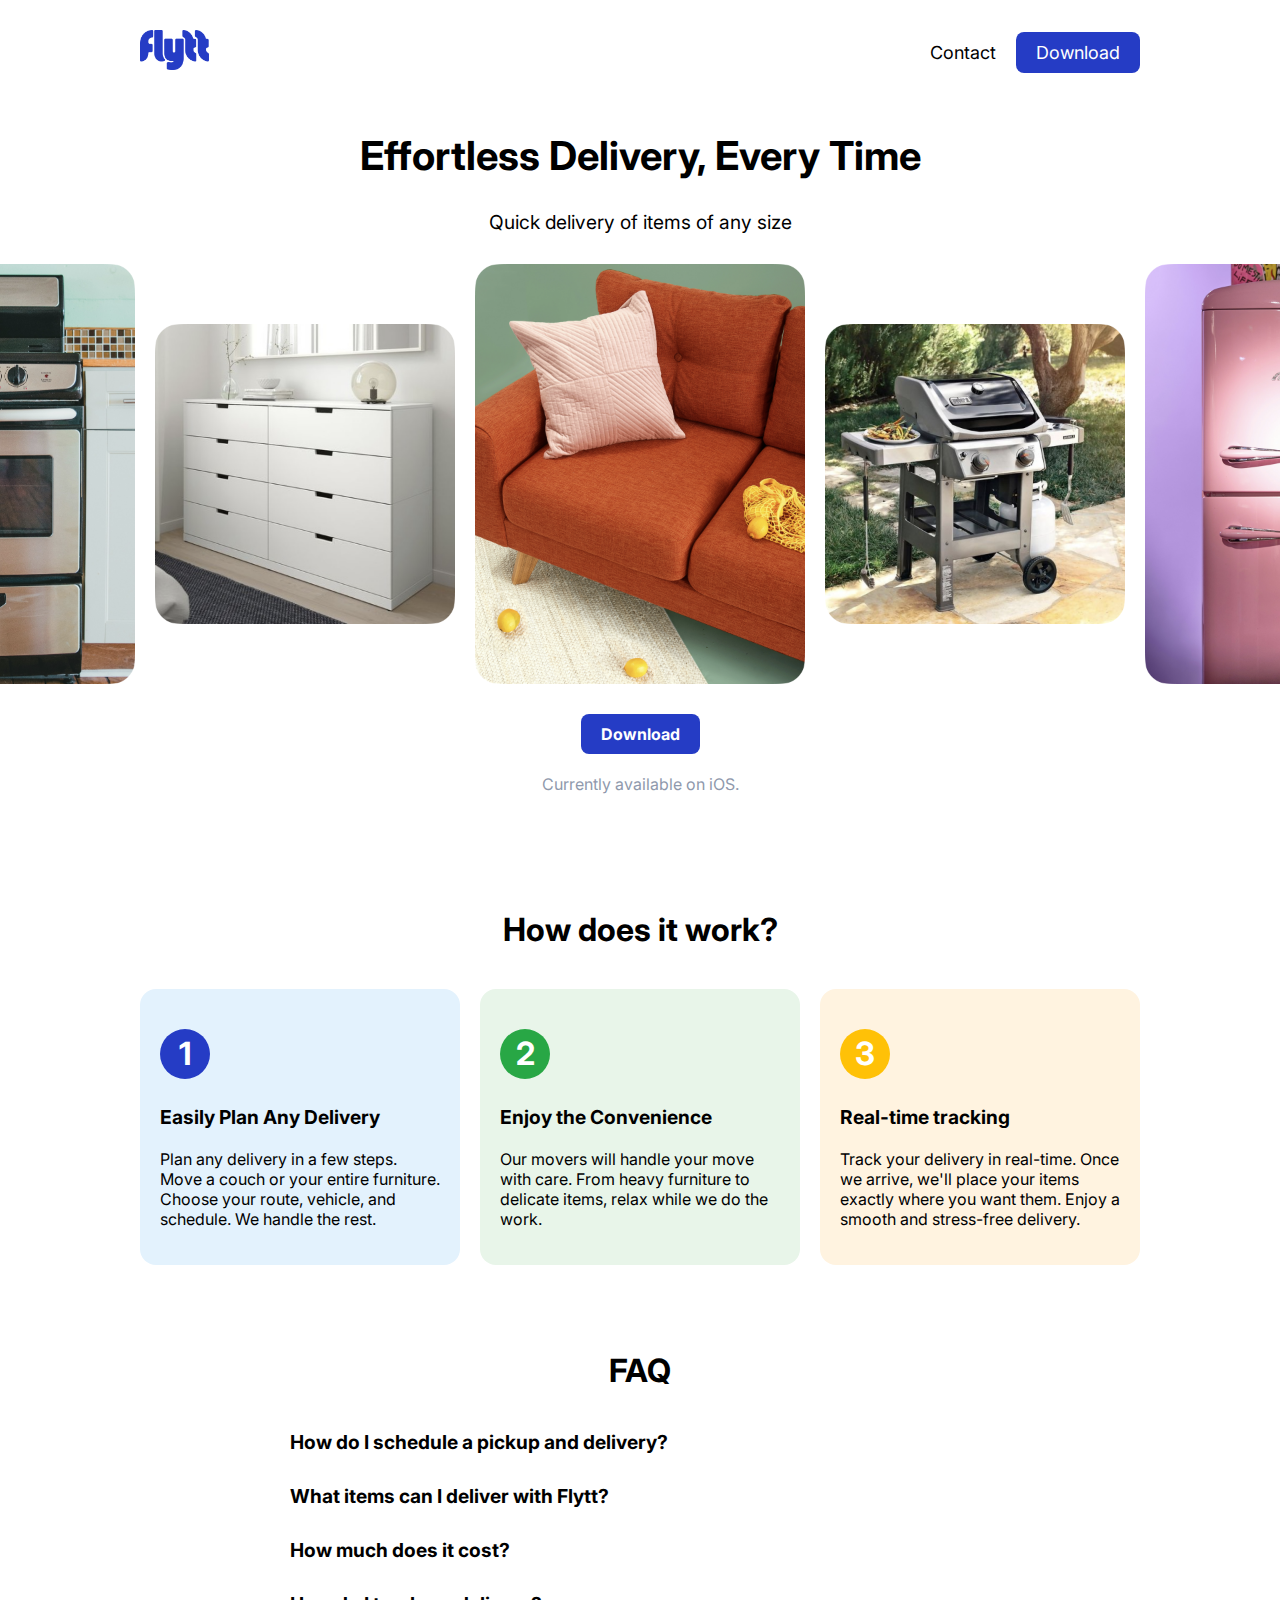
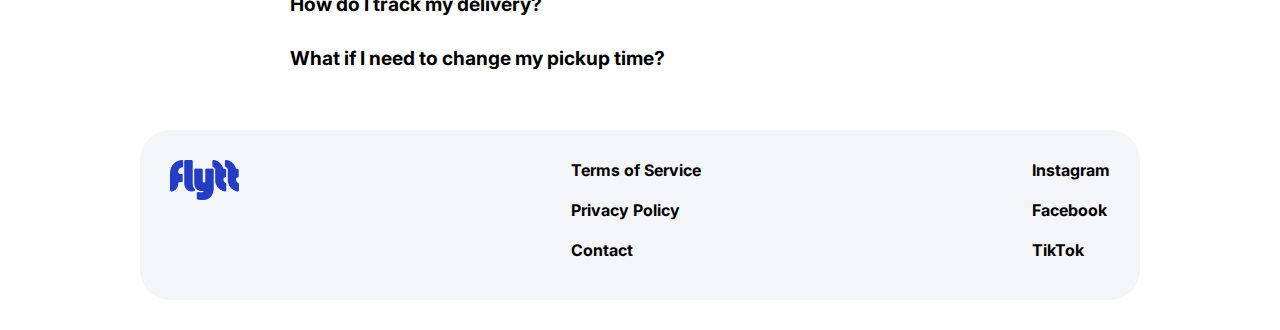
==== index.html @ 2773354f "Update" ====
<!DOCTYPE html>
<html lang="en">
<head>
    <meta charset="UTF-8">
    <meta name="viewport" content="width=device-width, initial-scale=1.0">
    <link href="https://fonts.googleapis.com/css2?family=Inter:wght@400;500;600;700&display=swap" rel="stylesheet">
    <title>Flytt - Effortless Delivery</title>
    <link rel="stylesheet" href="styles.css">
</head>
<body>
    <div class="container">
        <nav>
            <div class="logo">
                <a href="#"><img src="resources/logo.png" alt="Flytt logo"></a>
            </div>
            <div class="nav-links">
                <ul>
                    <li><a href="#" class="nav-link">Contact</a></li>
                    <li><a href="#" class="nav-link btn">Download</a></li>
                </ul>
            </div>        
        </nav>
    </div>
    <main>
        <section class="hero">
            <div class="container">
                <h1>Effortless Delivery, Every Time</h1>
                <p>Quick delivery of items of any size</p>
                <div class="image-gallery">
                    <img src="resources/gallery-image-1.png" alt="Item 1" class="gallery-image-1">
                    <img src="resources/gallery-image-2.png" alt="Item 2" class="gallery-image-2">
                    <img src="resources/gallery-image-3.png" alt="Item 3" class="gallery-image-3">
                    <img src="resources/gallery-image-4.png" alt="Item 4" class="gallery-image-4">
                    <img src="resources/gallery-image-5.png" alt="Item 5" class="gallery-image-5">
                </div>
                <a href="#" class="btn">Download</a>
                <p class="small-text">Currently available on iOS.</p>
            </div>
        </section>

        <section class="how-it-works">
            <div class="container">
                <h2>How does it work?</h2>
                <div class="steps">
                    <div class="step">
                        <h3>1</h3>
                        <h4>Easily Plan Any Delivery</h4>
                        <p>Plan any delivery in a few steps. Move a couch or your entire furniture. Choose your route, vehicle, and schedule. We handle the rest.</p>
                    </div>
                    <div class="step">
                        <h3>2</h3>
                        <h4>Enjoy the Convenience</h4>
                        <p>Our movers will handle your move with care. From heavy furniture to delicate items, relax while we do the work.</p>
                    </div>
                    <div class="step">
                        <h3>3</h3>
                        <h4>Real-time tracking</h4>
                        <p>Track your delivery in real-time. Once we arrive, we'll place your items exactly where you want them. Enjoy a smooth and stress-free delivery.</p>
                    </div>
                </div>
            </div>
        </section>

        <section class="faq">
            <div class="container">
                <h2>FAQ</h2>
                <div class="faq-item">
                    <h3>How do I schedule a pickup and delivery?</h3>
                    <div class="faq-content">
                        <p>Download the Flytt app, set your delivery and pickup addresses, and choose a pickup time frame that suits you.</p>
                    </div>
                </div>
                <div class="faq-item">
                    <h3>What items can I deliver with Flytt?</h3>
                    <div class="faq-content">
                        <p>You can deliver any items medium to big as long as it fits our vehicles size. Length: 3.55m, width: 1.80m, height: 1.82m.</p>
                    </div>
                </div>
                <div class="faq-item">
                    <h3>How much does it cost?</h3>
                    <div class="faq-content">
                        <p>You will receive an estimate before scheduling your move. Our pricing is based on distance and time: 22 NOK per minute on weekdays until 17:00, and 30 NOK per minute after 17:00 and on weekends.</p>
                    </div>
                </div>
                <div class="faq-item">
                    <h3>How do I track my delivery?</h3>
                    <div class="faq-content">
                        <p>Once you've scheduled your pickup we will notify you when we're on our way to the pickup address, you will be able to track the location real-time on the app.</p>
                    </div>
                </div>
                <div class="faq-item">
                    <h3>What if I need to change my pickup time?</h3>
                    <div class="faq-content">
                        <p>Open the Flytt app, press the Profile button, press the Options button on your booking and select Change time.</p>
                    </div>
                </div>
            </div>
        </section>
    </main>

    <div class="container">
        <footer>
            <div class="footer-logo">
                <img src="resources/logo.png" alt="Flytt logo">
            </div>
            <div class="footer-links">
                <a href="#">Terms of Service</a>
                <a href="#">Privacy Policy</a>
                <a href="#">Contact</a>
            </div>
            <div class="footer-social">
                <a href="#">Instagram</a>
                <a href="#">Facebook</a>
                <a href="#">TikTok</a>
            </div>
        </footer>
    </div>    
    <script src="script.js"></script>
</body>
</html>
---- styles.css ----
/* CSS Variables */
:root {
    --action-text-color: #253CC5;
    --action-text-color-dark: #16257F;
    --secondary-color: #28A745;
    --accent-color: #FFC107;
    --primary-text-color: #000;
    --secondary-text-color: #8F99AC;
    --background-color: #fff;
    --footer-bg: #F4F5F9;
    --font-family: 'Inter', -apple-system, "system-ui", "Segoe UI", Helvetica, "Apple Color Emoji", Arial, sans-serif, "Segoe UI Emoji", "Segoe UI Symbol";
    --max-container-width: 1000px;
    --padding: 20px;
    --small-border-radius: 8px;
    --medium-border-radius: 16px;
    --large-border-radius: 30px;
}

/* Global Styles */
body {
    font-family: var(--font-family);
    margin: 0;
    padding: 0;
    box-sizing: border-box;
    background-color: var(--background-color);
}

.container {
    max-width: var(--max-container-width);
    margin: 0 auto;
    padding: 0 var(--padding);
}

/* Navigation Bar */
nav {
    display: flex;
    justify-content: space-between;
    align-items: center;
    margin-top: 30px;
}

nav .logo a img {
    height: 40px; /* Adjust the height as needed */
}

nav .nav-links ul {
    list-style-type: none;
    margin: 0;
    padding: 0;
    display: flex;
}

nav .nav-links ul li {
    margin-left: 20px;
}

nav .nav-links ul li a {
    color: var(--primary-text-color);
    text-decoration: none;
    font-size: 18px;
}

nav .nav-links ul li a:hover {
    text-decoration: underline;
}

.nav-link.btn {
    background-color: var(--action-text-color);
    color: #fff;  /* Ensure the button text is white */
    padding: 10px 20px;
    border-radius: var(--small-border-radius);
}

.nav-link.btn:hover {
    background-color: var(--action-text-color-dark);
}

/* Hero Section */
.hero {
    text-align: center;
    padding: 30px 0;
}

.hero h1 {
    font-size: 2.5em;
    margin-bottom: 20px;
}

.hero p {
    font-size: 1.2em;
    margin: 30px 0;
}

.image-gallery {
    display: flex;
    justify-content: center;
    align-items: center;
    gap: var(--padding);
    margin-bottom: 40px;
}

.image-gallery img {
    border-radius: var(--medium-border-radius);
}

.gallery-image-1, .gallery-image-3, .gallery-image-5 {
    width: 330px;
    height: 420px;
}

.gallery-image-2, .gallery-image-4 {
    width: 300px;
    height: 300px;
}

.hero .btn {
    background-color: var(--action-text-color);
    color: #fff;  /* Ensure the button text is white */
    padding: 10px 20px;
    border-radius: var(--small-border-radius);
    text-decoration: none;
    font-weight: bold;
}

.hero .btn:hover {
    background-color: var(--action-text-color-dark);
}

.small-text {
    font-size: 1em !important;
    color: var(--secondary-text-color);
}

/* How It Works Section */
.how-it-works {
    text-align: center;
    padding: 30px 0;
}

.how-it-works h2 {
    font-size: 2em;
    margin-bottom: 40px;
}

.steps {
    display: flex;
    justify-content: center;
    gap: var(--padding);
}

.step {
    width: 30%;
    text-align: left;
    padding: var(--padding);
    border-radius: var(--medium-border-radius);
}

.step:nth-child(1) {
    background-color: #E3F2FD; /* Light blue */
}

.step:nth-child(2) {
    background-color: #E8F5E9; /* Light green */
}

.step:nth-child(3) {
    background-color: #FFF3E0; /* Light orange */
}

.step h3 {
    font-size: 2em;
    color: var(--background-color);
    background-color: var(--action-text-color);
    width: 50px;
    height: 50px;
    line-height: 50px;
    border-radius: 50%;
    margin: 20px 0;
    display: flex;
    align-items: center;
    justify-content: center;
}

.step:nth-child(2) h3 {
    background-color: var(--secondary-color);
}

.step:nth-child(3) h3 {
    background-color: var(--accent-color);
}

.step h4 {
    font-size: 1.2em;
    margin-bottom: 20px;
}

.step p {
    font-size: 1em;
    color: var(--primary-text-color);
}

/* FAQ Section */
.faq {
    padding: 30px 0;
}

.faq h2 {
    text-align: center;
    font-size: 2em;
    margin-bottom: 40px;
}

.faq-item {
    max-width: 700px;
    margin: 0 auto 20px;
}

.faq-item h3 {
    font-size: 1.2em;
    margin-bottom: 10px;
    cursor: pointer;
}

.faq-item .faq-content {
    max-height: 0;
    overflow: hidden;
    transition: max-height 0.3s ease-out;
}

.faq-item.active .faq-content {
    max-height: 200px; /* Adjust this value based on the actual content height */
}

.faq-item p {
    font-size: 1em;
    color: var(--primary-text-color);
}

/* Footer */
footer {
    display: flex;
    justify-content: space-between;
    padding: 30px;
    margin-bottom: 30px;
    background-color: var(--footer-bg);
    border-radius: var(--large-border-radius);
}

.footer-logo img {
    height: 40px;
    margin-bottom: 20px;
}

.footer-links,
.footer-social {
    display: grid;
    justify-content: center;
    gap: var(--padding);
    margin-bottom: 10px;
}

.footer-links a,
.footer-social a {
    text-decoration: none;
    color: var(--primary-text-color);
    font-weight: bold;
}

.footer-links a:hover,
.footer-social a:hover {
    color: var(--action-text-color);
}

/* Responsive Styles */
@media (max-width: 768px) {
    nav .container {
        flex-direction: column;
        align-items: center;
    }

    nav .nav-links {
        display: none;
    }

    .gallery-image-1, .gallery-image-3, .gallery-image-5 {
        width: 100%;
        height: 300px;
    }

    .gallery-image-2, .gallery-image-4 {
        width: 200px;
        height: 200px;
    }

    .steps {
        flex-direction: column;
        align-items: center;
    }

    .step {
        max-width: none;
        width: 90%;
    }

    .faq-item {
        width: 90%;
    }
}

@media (max-width: 480px) {
    .hero h1 {
        font-size: 2em;
    }

    .hero p {
        font-size: 1em;
    }

    .step h3 {
        width: 40px;
        height: 40px;
        line-height: 40px;
        font-size: 1.5em;
    }
}
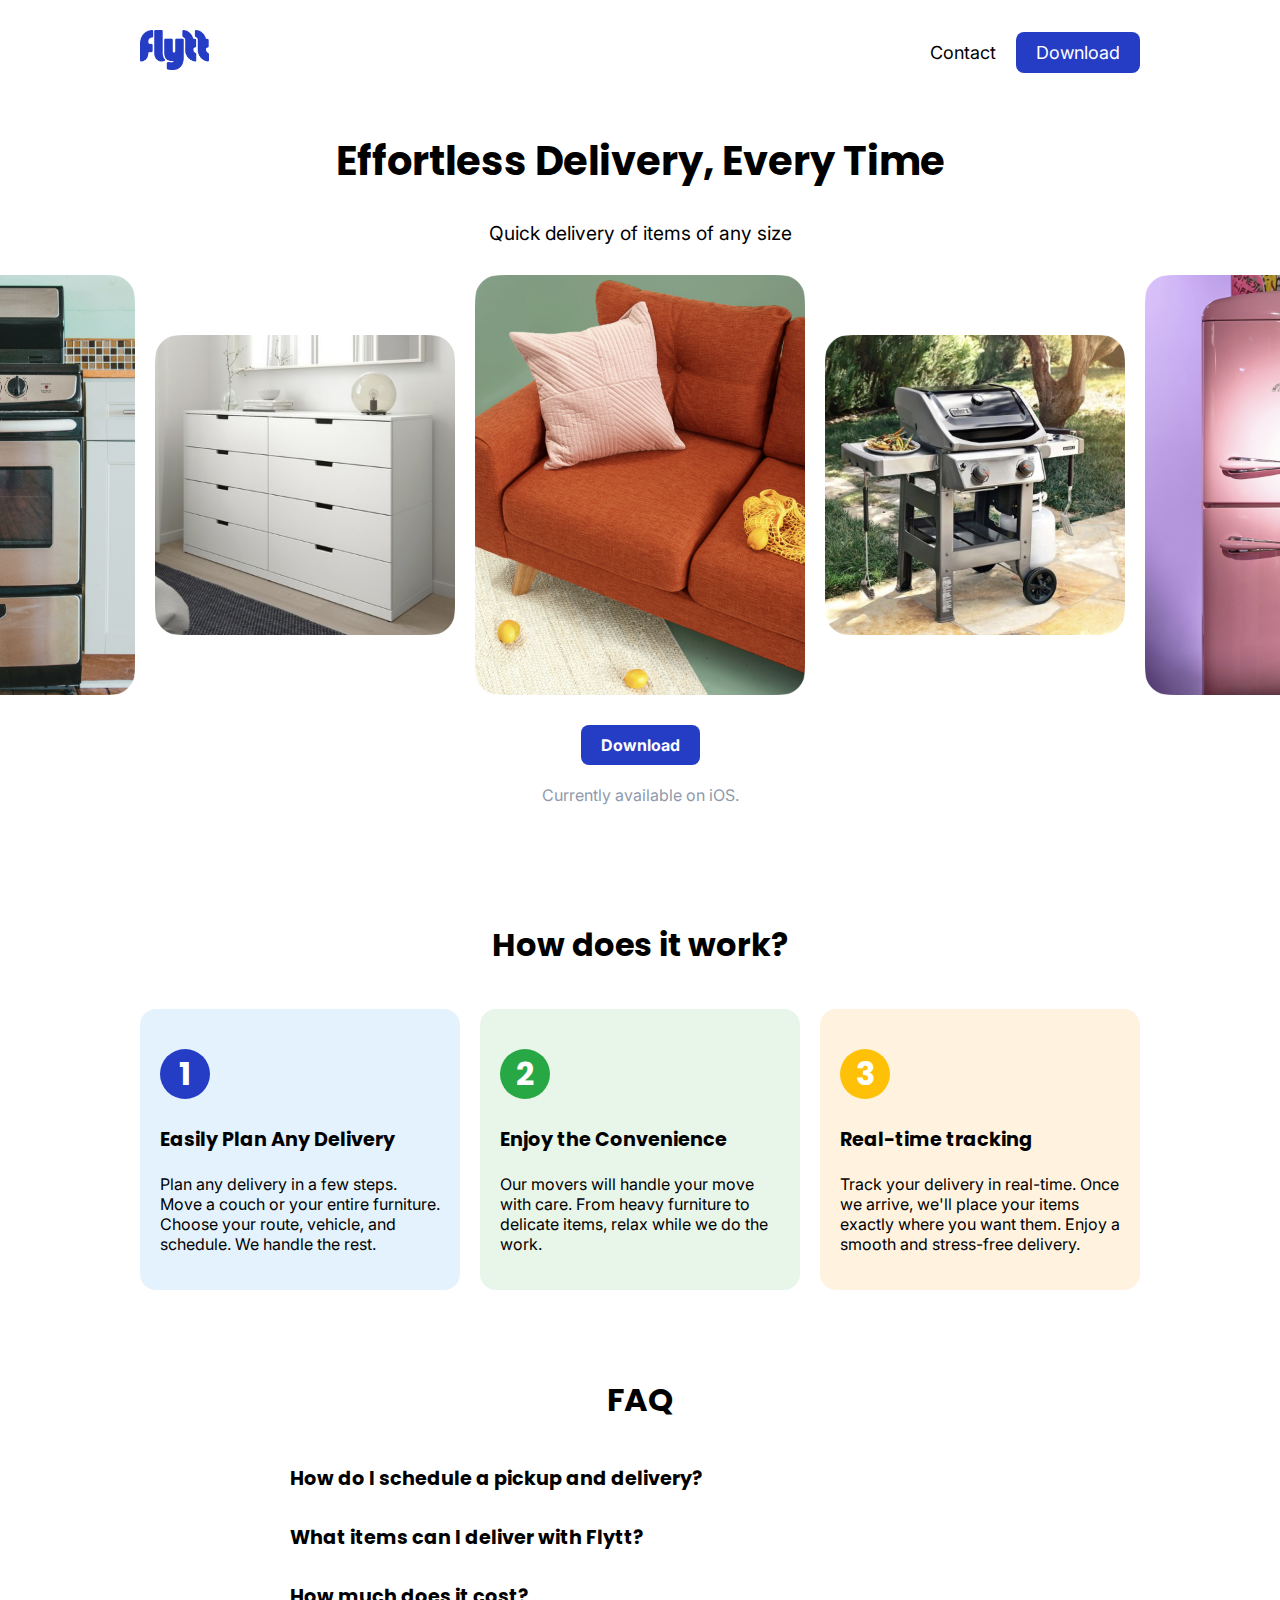
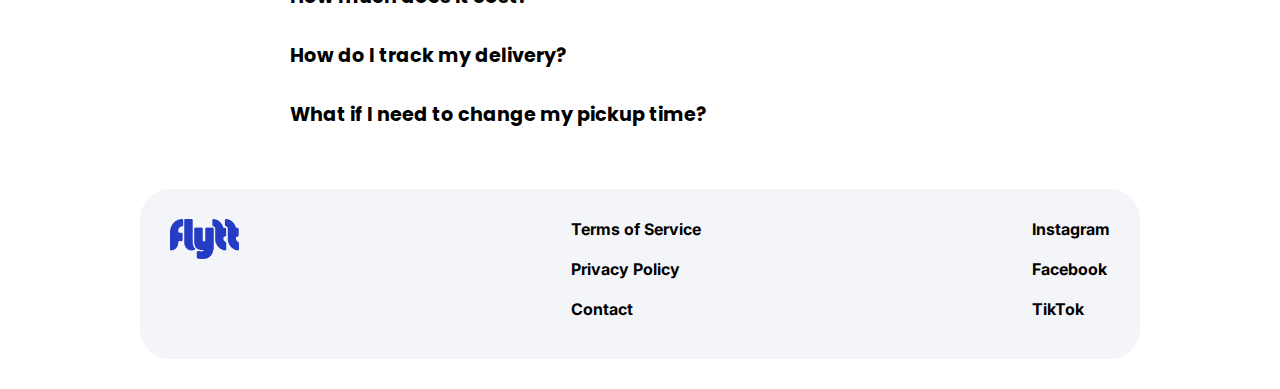
==== commit e7553e48: "Add fonts" ====
--- a/index.html
+++ b/index.html
@@ -3,7 +3,7 @@
 <head>
     <meta charset="UTF-8">
     <meta name="viewport" content="width=device-width, initial-scale=1.0">
-    <link href="https://fonts.googleapis.com/css2?family=Inter:wght@400;500;600;700&display=swap" rel="stylesheet">
+    <link href="https://fonts.googleapis.com/css2?family=Inter:wght@400;700&family=Poppins:wght@400;700&display=swap" rel="stylesheet">
     <title>Flytt - Effortless Delivery</title>
     <link rel="stylesheet" href="styles.css">
 </head>
--- a/styles.css
+++ b/styles.css
@@ -1,4 +1,3 @@
-/* CSS Variables */
 :root {
     --action-text-color: #253CC5;
     --action-text-color-dark: #16257F;
@@ -9,6 +8,7 @@
     --background-color: #fff;
     --footer-bg: #F4F5F9;
     --font-family: 'Inter', -apple-system, "system-ui", "Segoe UI", Helvetica, "Apple Color Emoji", Arial, sans-serif, "Segoe UI Emoji", "Segoe UI Symbol";
+    --heading-font-family: 'Poppins', 'Inter', -apple-system, "system-ui", "Segoe UI", Helvetica, "Apple Color Emoji", Arial, sans-serif, "Segoe UI Emoji", "Segoe UI Symbol";
     --max-container-width: 1000px;
     --padding: 20px;
     --small-border-radius: 8px;
@@ -23,6 +23,10 @@
     padding: 0;
     box-sizing: border-box;
     background-color: var(--background-color);
+}
+
+h1, h2, h3, h4, h5, h6 {
+    font-family: var(--heading-font-family);
 }
 
 .container {
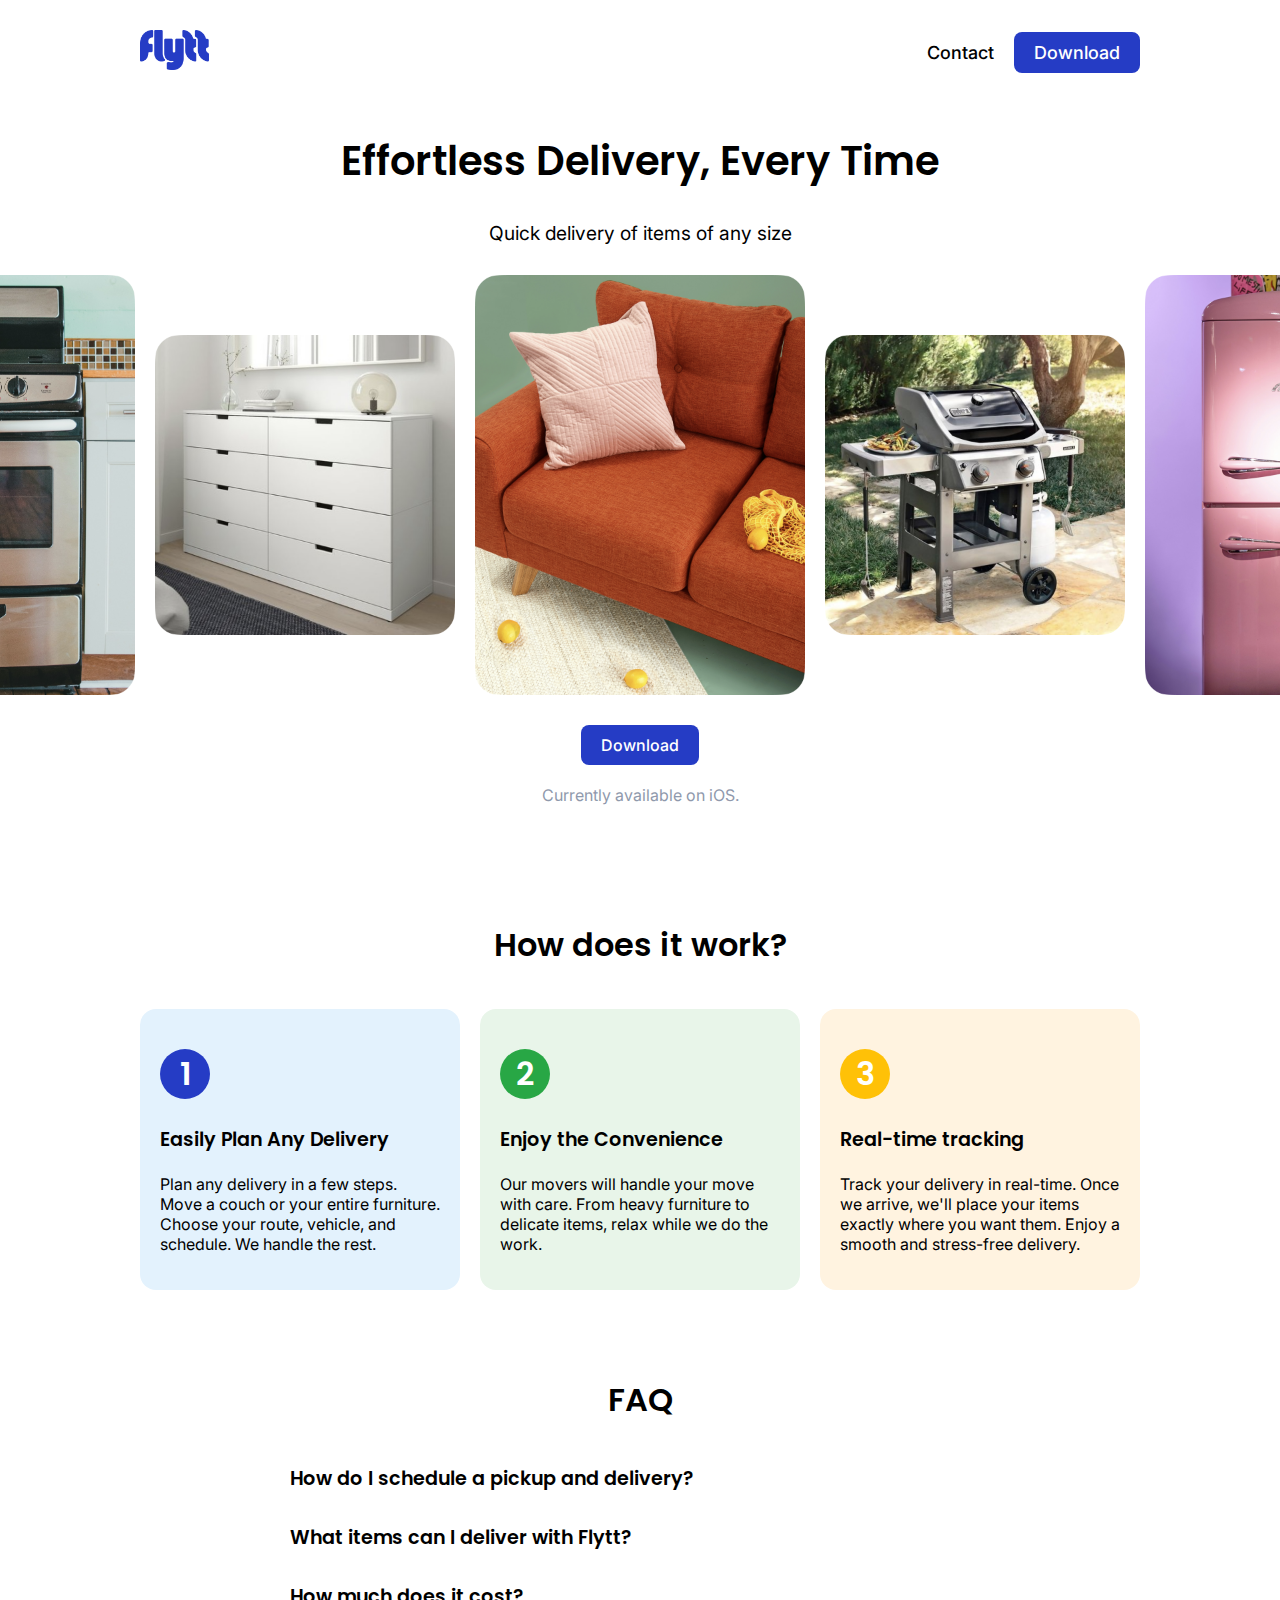
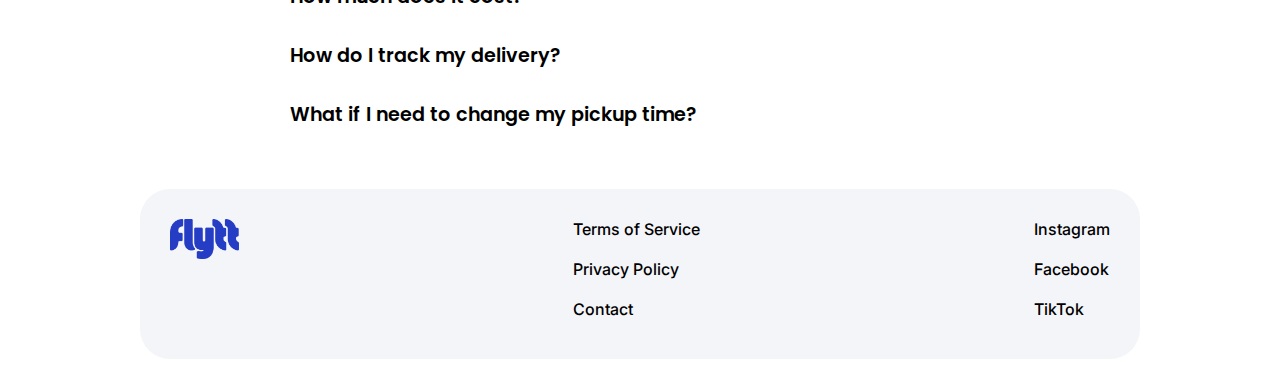
==== commit 976340b1: "Update fonts" ====
--- a/index.html
+++ b/index.html
@@ -3,7 +3,7 @@
 <head>
     <meta charset="UTF-8">
     <meta name="viewport" content="width=device-width, initial-scale=1.0">
-    <link href="https://fonts.googleapis.com/css2?family=Inter:wght@400;700&family=Poppins:wght@400;700&display=swap" rel="stylesheet">
+    <link href="https://fonts.googleapis.com/css2?family=Inter:wght@400;500&family=Poppins:wght@400;600&display=swap" rel="stylesheet">
     <title>Flytt - Effortless Delivery</title>
     <link rel="stylesheet" href="styles.css">
 </head>
--- a/styles.css
+++ b/styles.css
@@ -8,7 +8,7 @@
     --background-color: #fff;
     --footer-bg: #F4F5F9;
     --font-family: 'Inter', -apple-system, "system-ui", "Segoe UI", Helvetica, "Apple Color Emoji", Arial, sans-serif, "Segoe UI Emoji", "Segoe UI Symbol";
-    --heading-font-family: 'Poppins', 'Inter', -apple-system, "system-ui", "Segoe UI", Helvetica, "Apple Color Emoji", Arial, sans-serif, "Segoe UI Emoji", "Segoe UI Symbol";
+    --heading-font-family: 'Poppins', -apple-system, "system-ui", "Segoe UI", Helvetica, "Apple Color Emoji", Arial, sans-serif, "Segoe UI Emoji", "Segoe UI Symbol";
     --max-container-width: 1000px;
     --padding: 20px;
     --small-border-radius: 8px;
@@ -18,15 +18,19 @@
 
 /* Global Styles */
 body {
-    font-family: var(--font-family);
     margin: 0;
     padding: 0;
     box-sizing: border-box;
     background-color: var(--background-color);
 }
 
+p, a {
+    font-family: var(--font-family);
+}
+
 h1, h2, h3, h4, h5, h6 {
     font-family: var(--heading-font-family);
+    font-weight: 600;
 }
 
 .container {
@@ -62,6 +66,7 @@
     color: var(--primary-text-color);
     text-decoration: none;
     font-size: 18px;
+    font-weight: 500;
 }
 
 nav .nav-links ul li a:hover {
@@ -123,7 +128,7 @@
     padding: 10px 20px;
     border-radius: var(--small-border-radius);
     text-decoration: none;
-    font-weight: bold;
+    font-weight: 500;
 }
 
 .hero .btn:hover {
@@ -267,7 +272,7 @@
 .footer-social a {
     text-decoration: none;
     color: var(--primary-text-color);
-    font-weight: bold;
+    font-weight: 500;
 }
 
 .footer-links a:hover,
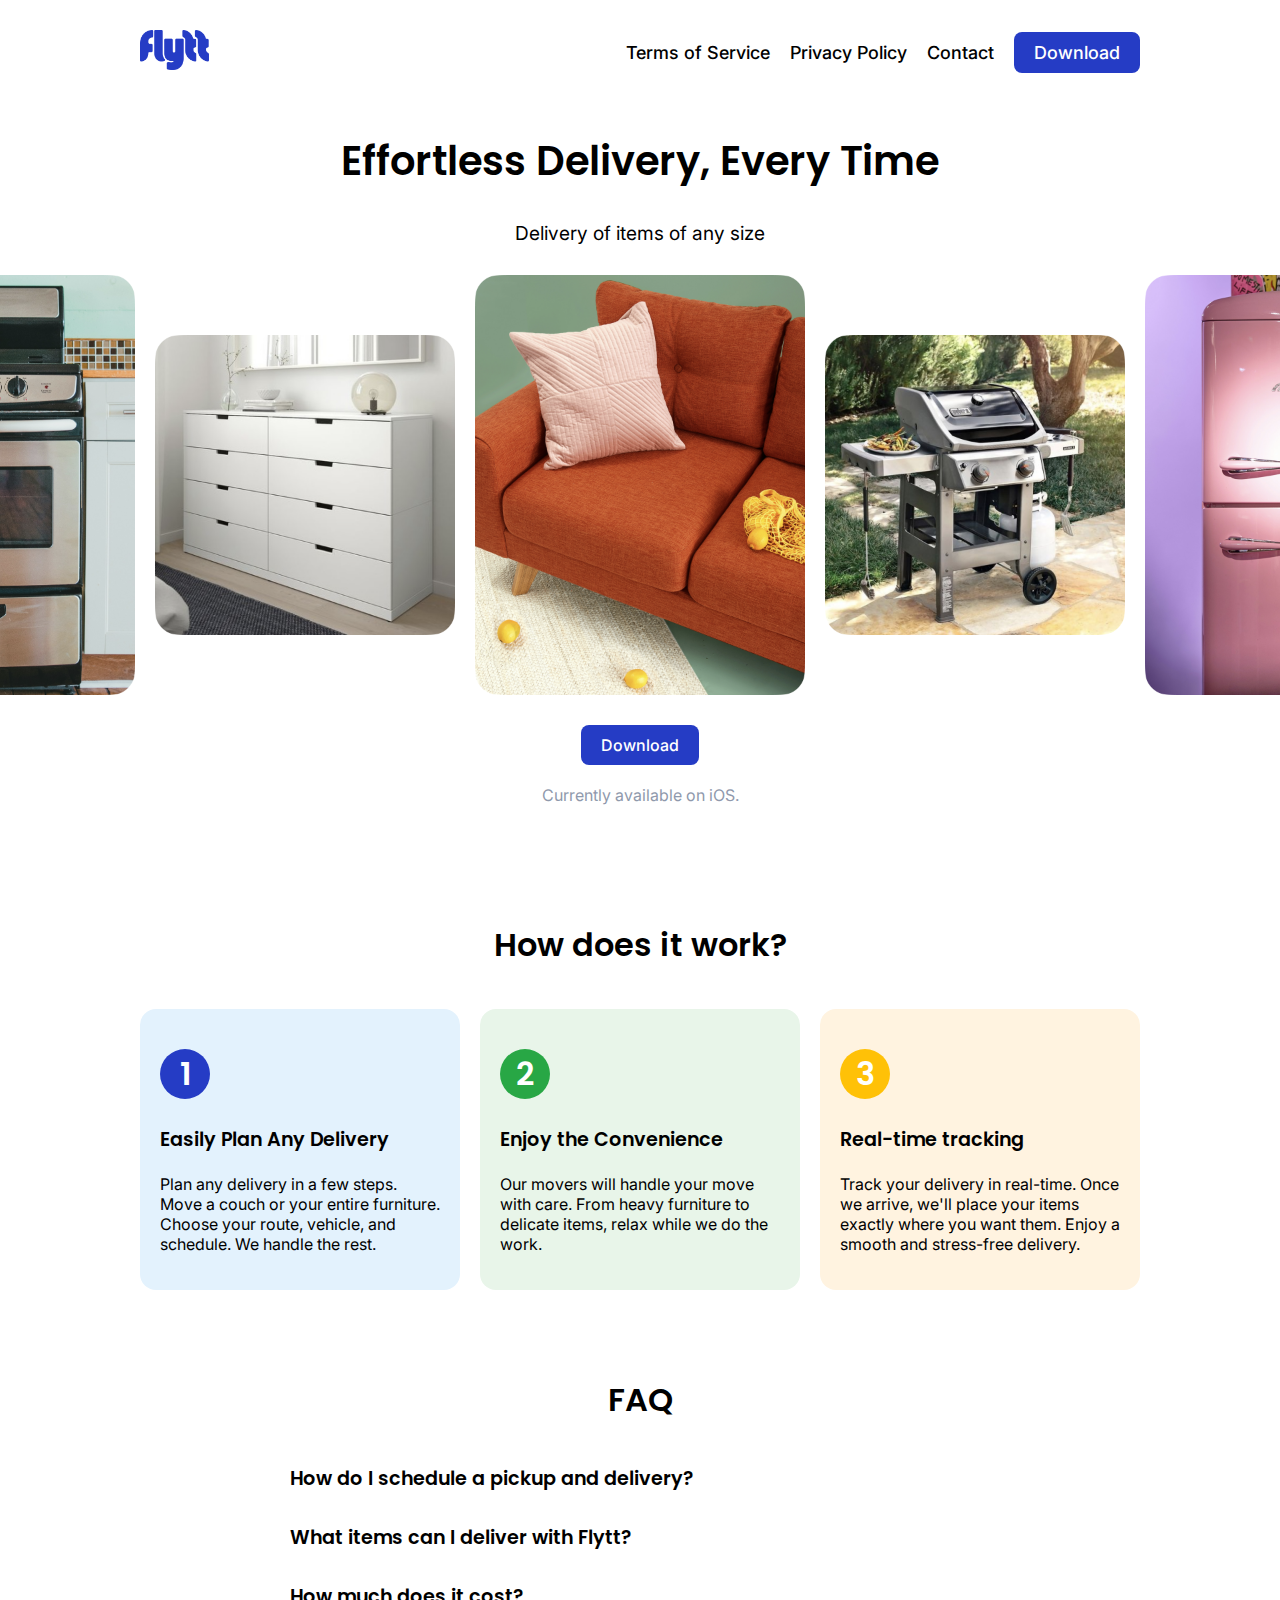
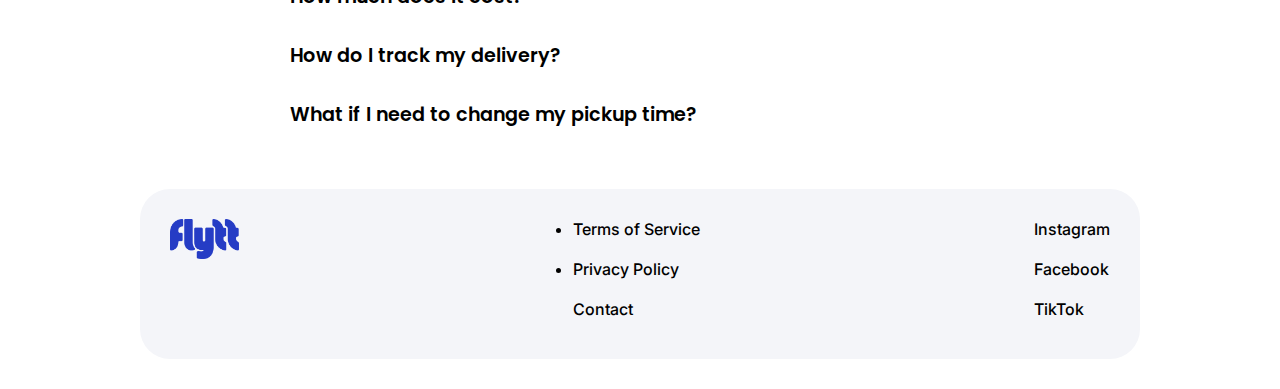
==== commit ab6f86fc: "Add terms of service and privacy policy" ====
--- a/index.html
+++ b/index.html
@@ -4,7 +4,7 @@
     <meta charset="UTF-8">
     <meta name="viewport" content="width=device-width, initial-scale=1.0">
     <link href="https://fonts.googleapis.com/css2?family=Inter:wght@400;500&family=Poppins:wght@400;600&display=swap" rel="stylesheet">
-    <title>Flytt - Effortless Delivery</title>
+    <title>Flytt - Delivery of items of any size</title>
     <link rel="stylesheet" href="styles.css">
 </head>
 <body>
@@ -15,7 +15,9 @@
             </div>
             <div class="nav-links">
                 <ul>
-                    <li><a href="#" class="nav-link">Contact</a></li>
+                    <li><a href="terms.html">Terms of Service</a></li>
+                    <li><a href="privacy.html">Privacy Policy</a></li>
+                    <li><a href="mailto:info@flytt.net">Contact</a></li>
                     <li><a href="#" class="nav-link btn">Download</a></li>
                 </ul>
             </div>        
@@ -25,7 +27,7 @@
         <section class="hero">
             <div class="container">
                 <h1>Effortless Delivery, Every Time</h1>
-                <p>Quick delivery of items of any size</p>
+                <p>Delivery of items of any size</p>
                 <div class="image-gallery">
                     <img src="resources/gallery-image-1.png" alt="Item 1" class="gallery-image-1">
                     <img src="resources/gallery-image-2.png" alt="Item 2" class="gallery-image-2">
@@ -104,9 +106,9 @@
                 <img src="resources/logo.png" alt="Flytt logo">
             </div>
             <div class="footer-links">
-                <a href="#">Terms of Service</a>
-                <a href="#">Privacy Policy</a>
-                <a href="#">Contact</a>
+                <li><a href="terms.html">Terms of Service</a></li>
+                <li><a href="privacy.html">Privacy Policy</a></li>
+                <a href="mailto:info@flytt.net">Contact</a>
             </div>
             <div class="footer-social">
                 <a href="#">Instagram</a>
--- a/styles.css
+++ b/styles.css
@@ -24,7 +24,7 @@
     background-color: var(--background-color);
 }
 
-p, a {
+p, a, ol, li {
     font-family: var(--font-family);
 }
 
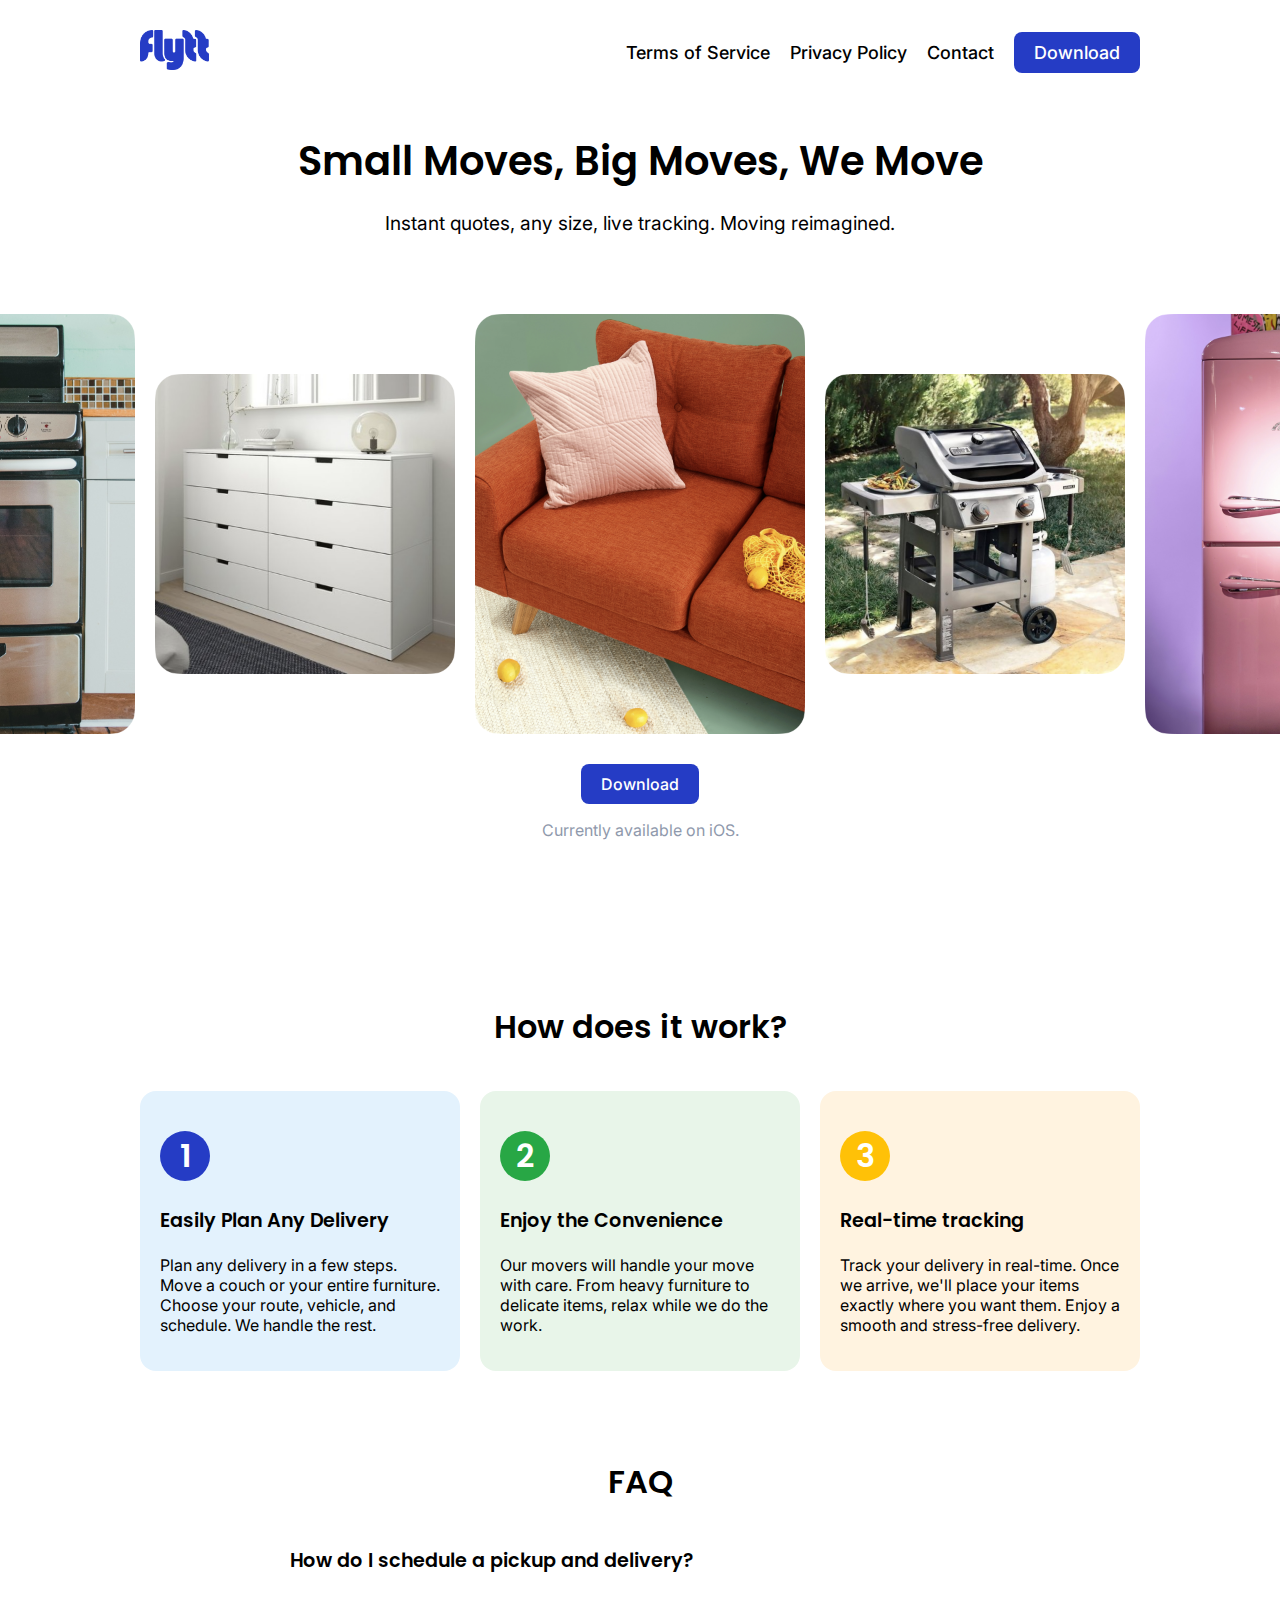
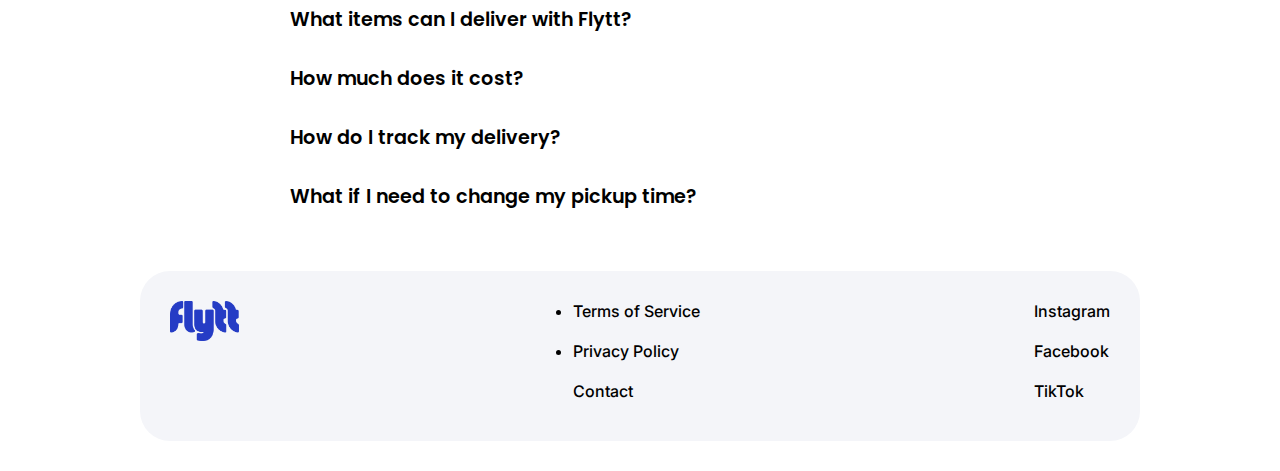
==== commit 1266851d: "Improve mobile" ====
--- a/index.html
+++ b/index.html
@@ -20,21 +20,26 @@
                     <li><a href="mailto:info@flytt.net">Contact</a></li>
                     <li><a href="#" class="nav-link btn">Download</a></li>
                 </ul>
-            </div>        
+            </div>
         </nav>
     </div>
     <main>
         <section class="hero">
             <div class="container">
-                <h1>Effortless Delivery, Every Time</h1>
-                <p>Delivery of items of any size</p>
-                <div class="image-gallery">
-                    <img src="resources/gallery-image-1.png" alt="Item 1" class="gallery-image-1">
-                    <img src="resources/gallery-image-2.png" alt="Item 2" class="gallery-image-2">
-                    <img src="resources/gallery-image-3.png" alt="Item 3" class="gallery-image-3">
-                    <img src="resources/gallery-image-4.png" alt="Item 4" class="gallery-image-4">
-                    <img src="resources/gallery-image-5.png" alt="Item 5" class="gallery-image-5">
-                </div>
+                <h1 class="desktop">Small Moves, Big Moves, We Move</h1>
+                <h1 class="mobile">Small Moves,<br />Big Moves,<br />We Move</h1>
+
+                <p class="desktop">Instant quotes, any size, live tracking. Moving reimagined.</p>
+                <p class="mobile">Instant quotes, any size, live tracking.<br /><br />Moving reimagined.</p>
+            </div>                  
+            <div class="image-gallery">
+                <img src="resources/gallery-image-1.png" alt="Item 1" class="gallery-image-1">
+                <img src="resources/gallery-image-2.png" alt="Item 2" class="gallery-image-2">
+                <img src="resources/gallery-image-3.png" alt="Item 3" class="gallery-image-3">
+                <img src="resources/gallery-image-4.png" alt="Item 4" class="gallery-image-4">
+                <img src="resources/gallery-image-5.png" alt="Item 5" class="gallery-image-5">
+            </div>
+            <div class="container">
                 <a href="#" class="btn">Download</a>
                 <p class="small-text">Currently available on iOS.</p>
             </div>
--- a/styles.css
+++ b/styles.css
@@ -97,10 +97,11 @@
 
 .hero p {
     font-size: 1.2em;
-    margin: 30px 0;
+    padding: 0 0 60px 0;
 }
 
 .image-gallery {
+    overflow: hidden;
     display: flex;
     justify-content: center;
     align-items: center;
@@ -113,12 +114,12 @@
 }
 
 .gallery-image-1, .gallery-image-3, .gallery-image-5 {
-    width: 330px;
+    /* width: 330px; */
     height: 420px;
 }
 
 .gallery-image-2, .gallery-image-4 {
-    width: 300px;
+    /* width: 300px; */
     height: 300px;
 }
 
@@ -138,6 +139,7 @@
 .small-text {
     font-size: 1em !important;
     color: var(--secondary-text-color);
+    padding: 10px 0 60px 0 !important;    
 }
 
 /* How It Works Section */
@@ -281,7 +283,56 @@
 }
 
 /* Responsive Styles */
+img.mobile {
+    display: none;
+}
+img.desktop {
+    display: block;
+}
+@media screen and (max-width: 768px) {
+    img.mobile {
+        display: block;
+    }
+    img.desktop {
+        display: none;
+    }
+}
+
+h1.mobile {
+    display: none;
+}
+h1.desktop {
+    display: block;
+}
+@media screen and (max-width: 768px) {
+    h1.mobile {
+        display: block;
+    }
+    h1.desktop {
+        display: none;
+    }
+}
+
+p.mobile {
+    display: none;
+}
+p.desktop {
+    display: block;
+}
+@media screen and (max-width: 768px) {
+    p.mobile {
+        display: block;
+    }
+    p.desktop {
+        display: none;
+    }
+}
+
 @media (max-width: 768px) {
+    .hero {
+        padding: 0;
+    }
+
     nav .container {
         flex-direction: column;
         align-items: center;
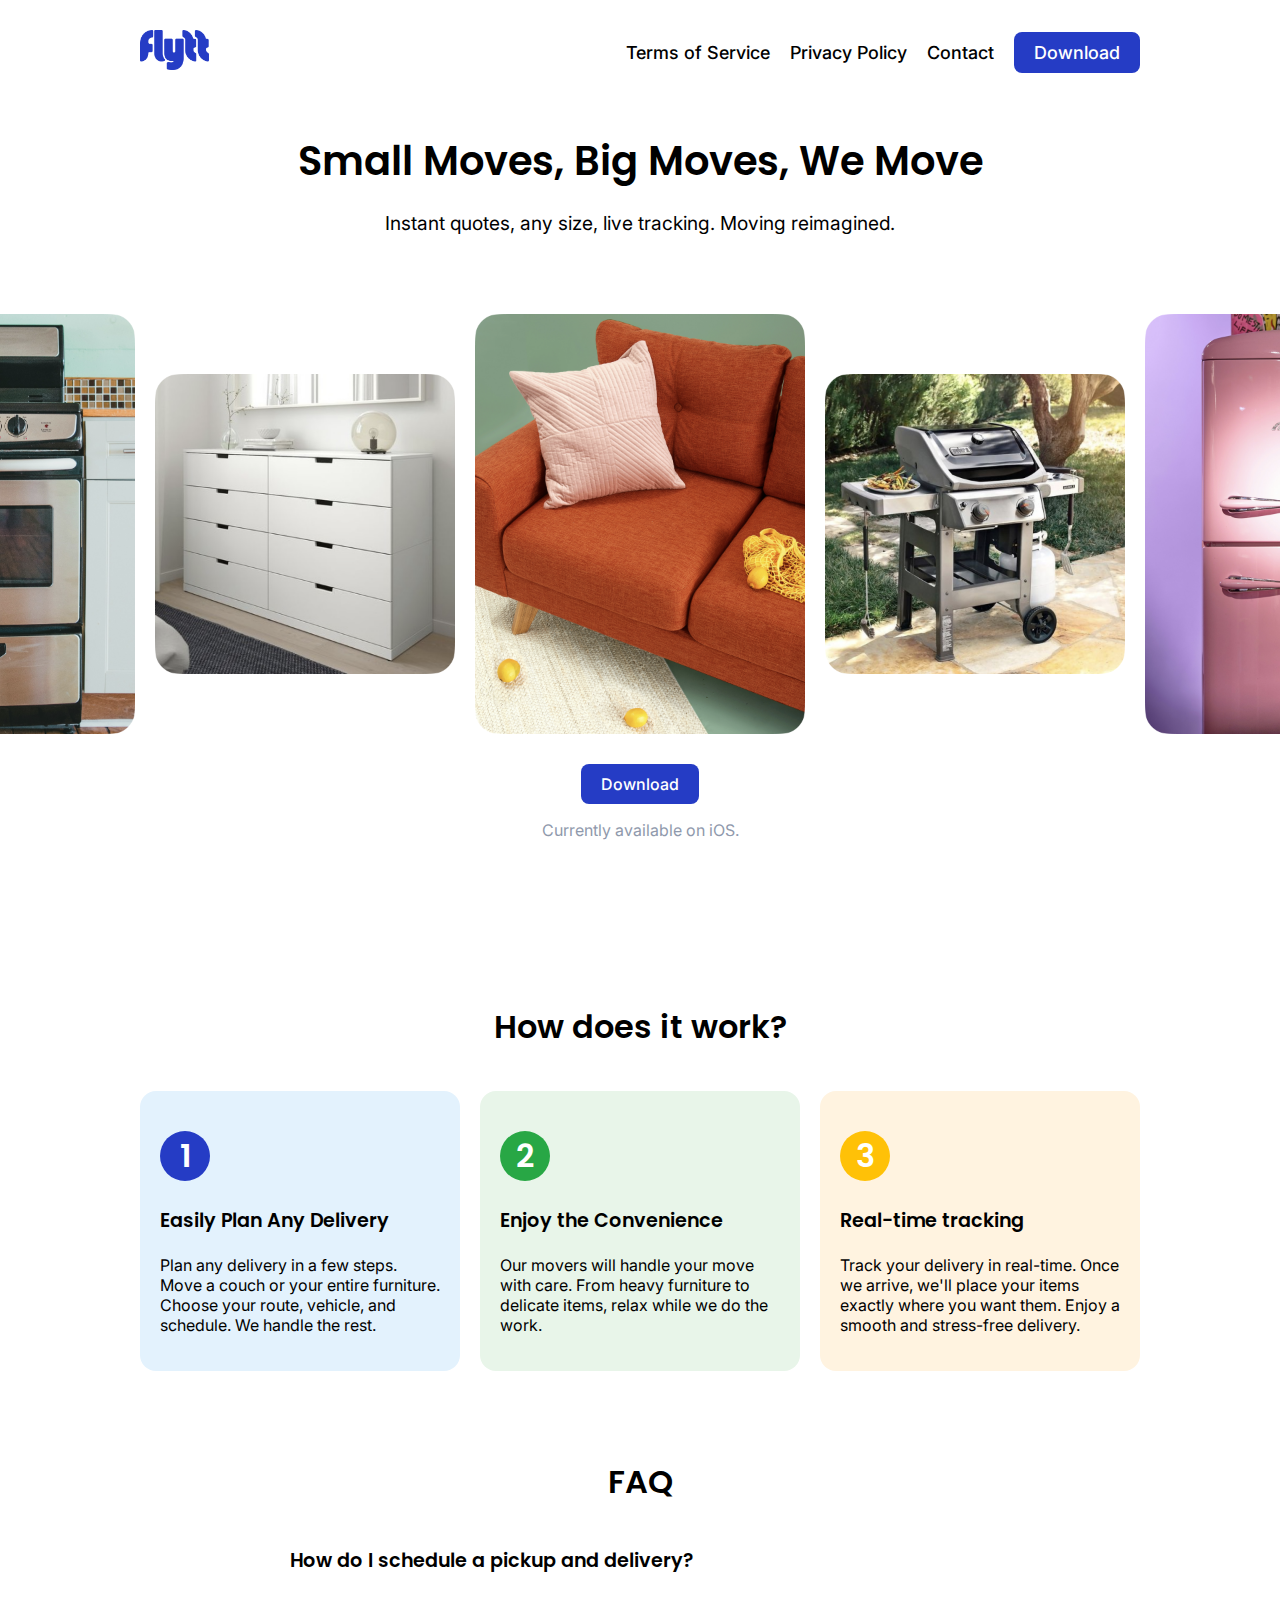
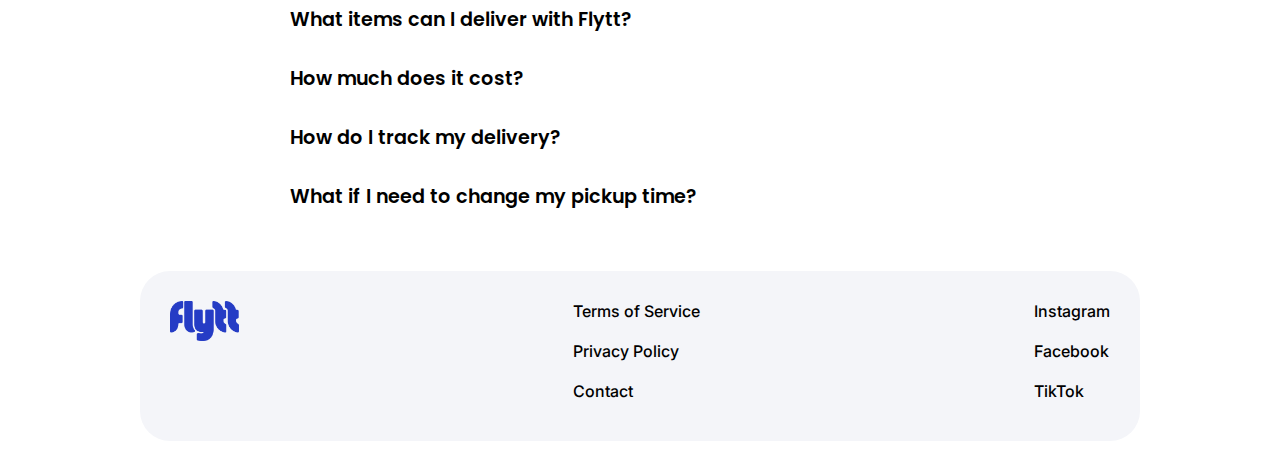
==== commit 1d16f022: "Remove unwanted li" ====
--- a/index.html
+++ b/index.html
@@ -111,8 +111,8 @@
                 <img src="resources/logo.png" alt="Flytt logo">
             </div>
             <div class="footer-links">
-                <li><a href="terms.html">Terms of Service</a></li>
-                <li><a href="privacy.html">Privacy Policy</a></li>
+                <a href="terms.html">Terms of Service</a>
+                <a href="privacy.html">Privacy Policy</a>
                 <a href="mailto:info@flytt.net">Contact</a>
             </div>
             <div class="footer-social">
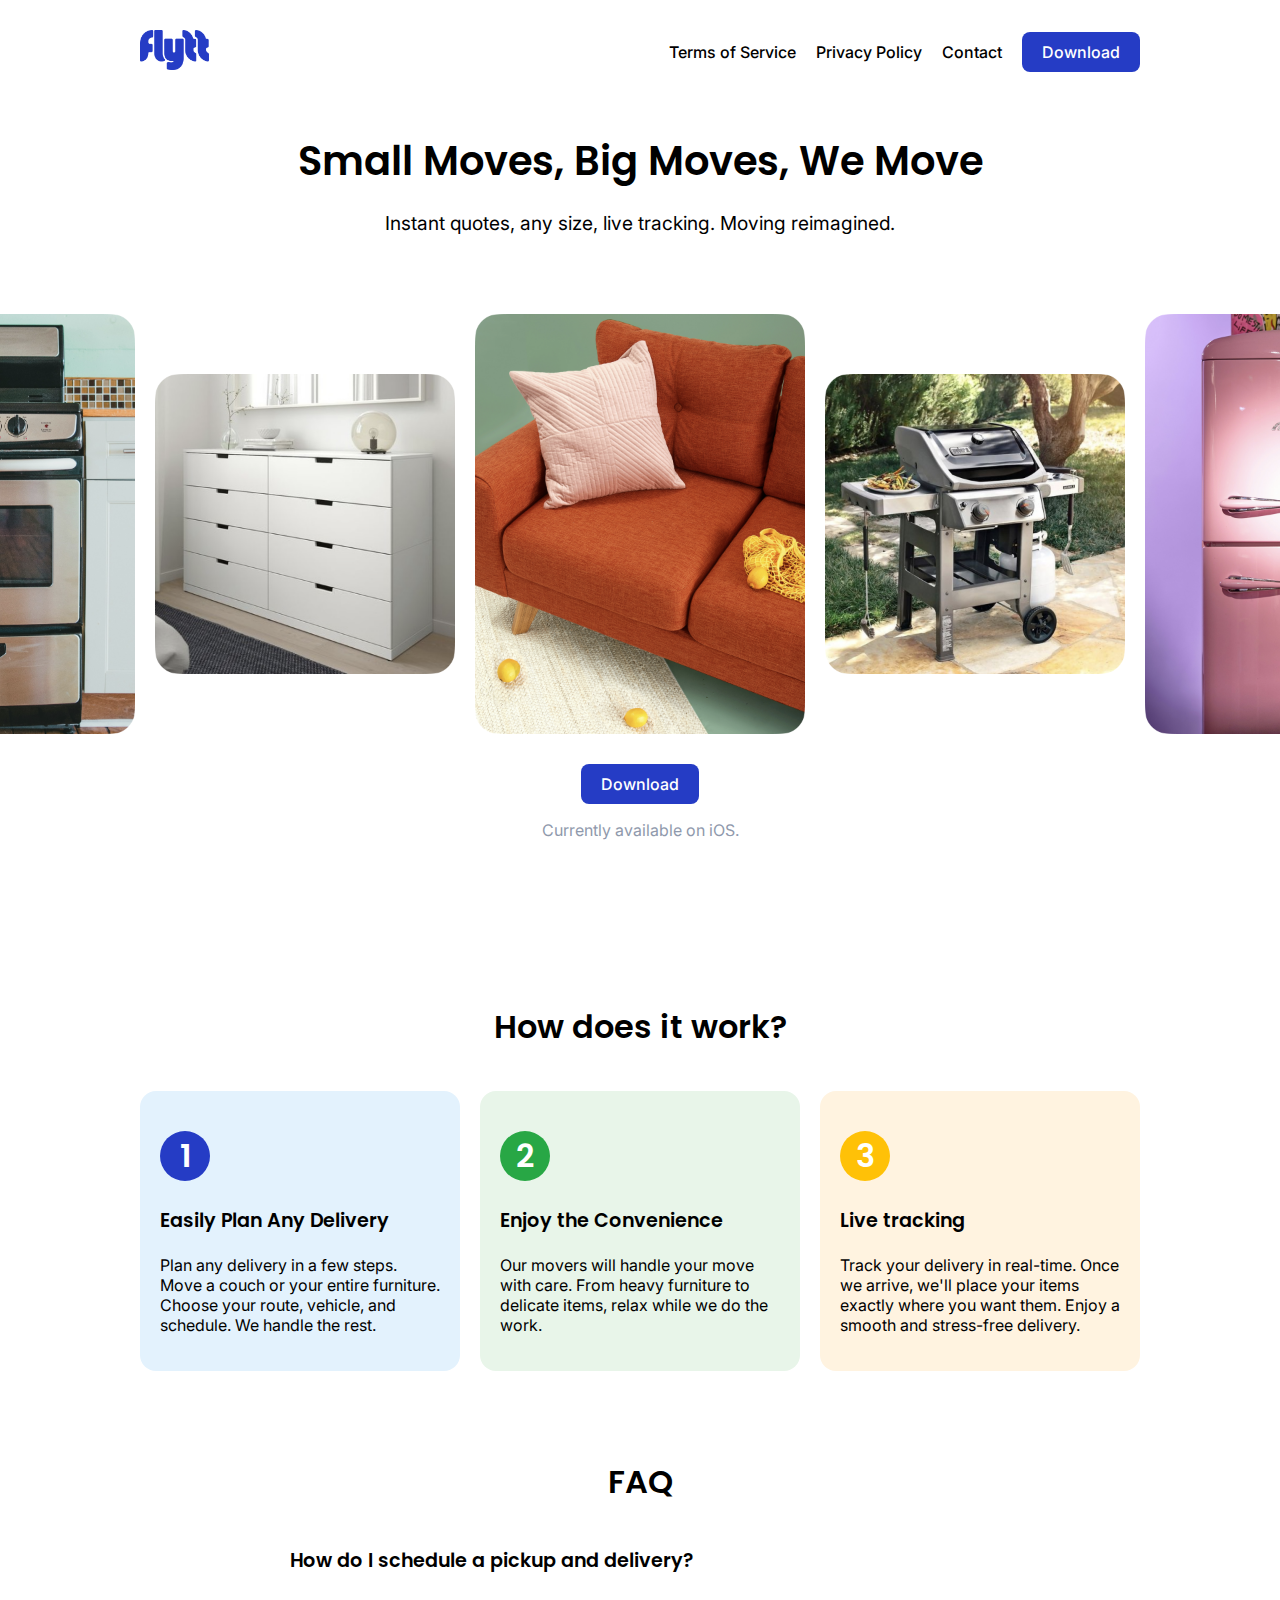
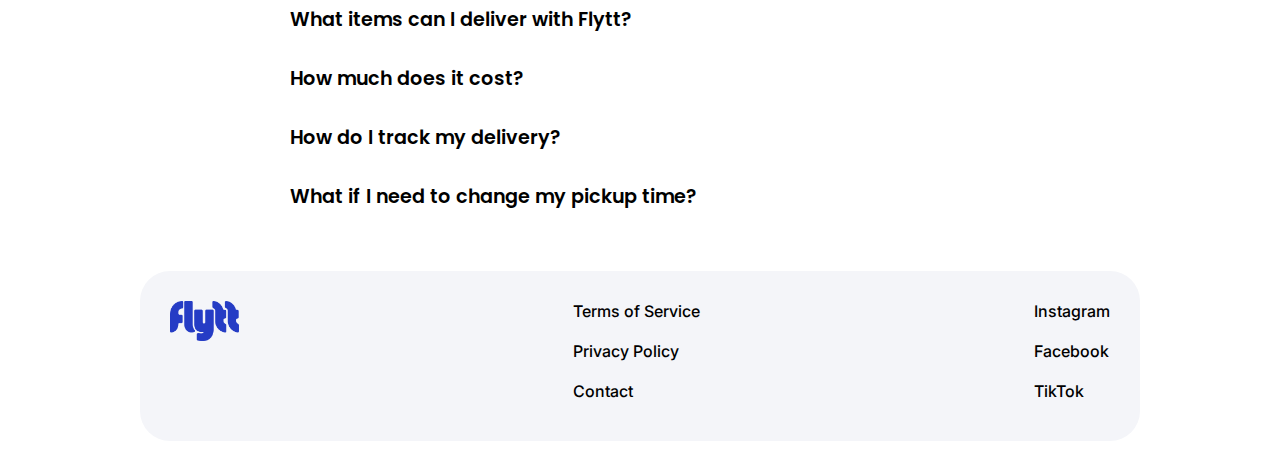
==== commit 7248565c: "Improve mobile" ====
--- a/index.html
+++ b/index.html
@@ -61,7 +61,7 @@
                     </div>
                     <div class="step">
                         <h3>3</h3>
-                        <h4>Real-time tracking</h4>
+                        <h4>Live tracking</h4>
                         <p>Track your delivery in real-time. Once we arrive, we'll place your items exactly where you want them. Enjoy a smooth and stress-free delivery.</p>
                     </div>
                 </div>
--- a/styles.css
+++ b/styles.css
@@ -65,7 +65,6 @@
 nav .nav-links ul li a {
     color: var(--primary-text-color);
     text-decoration: none;
-    font-size: 18px;
     font-weight: 500;
 }
 
@@ -333,9 +332,9 @@
         padding: 0;
     }
 
-    nav .container {
-        flex-direction: column;
-        align-items: center;
+    nav {
+        display: block;
+        text-align: center;
     }
 
     nav .nav-links {
@@ -364,6 +363,11 @@
 
     .faq-item {
         width: 90%;
+    }
+
+    footer {
+        display: block;
+        text-align: center;
     }
 }
 
